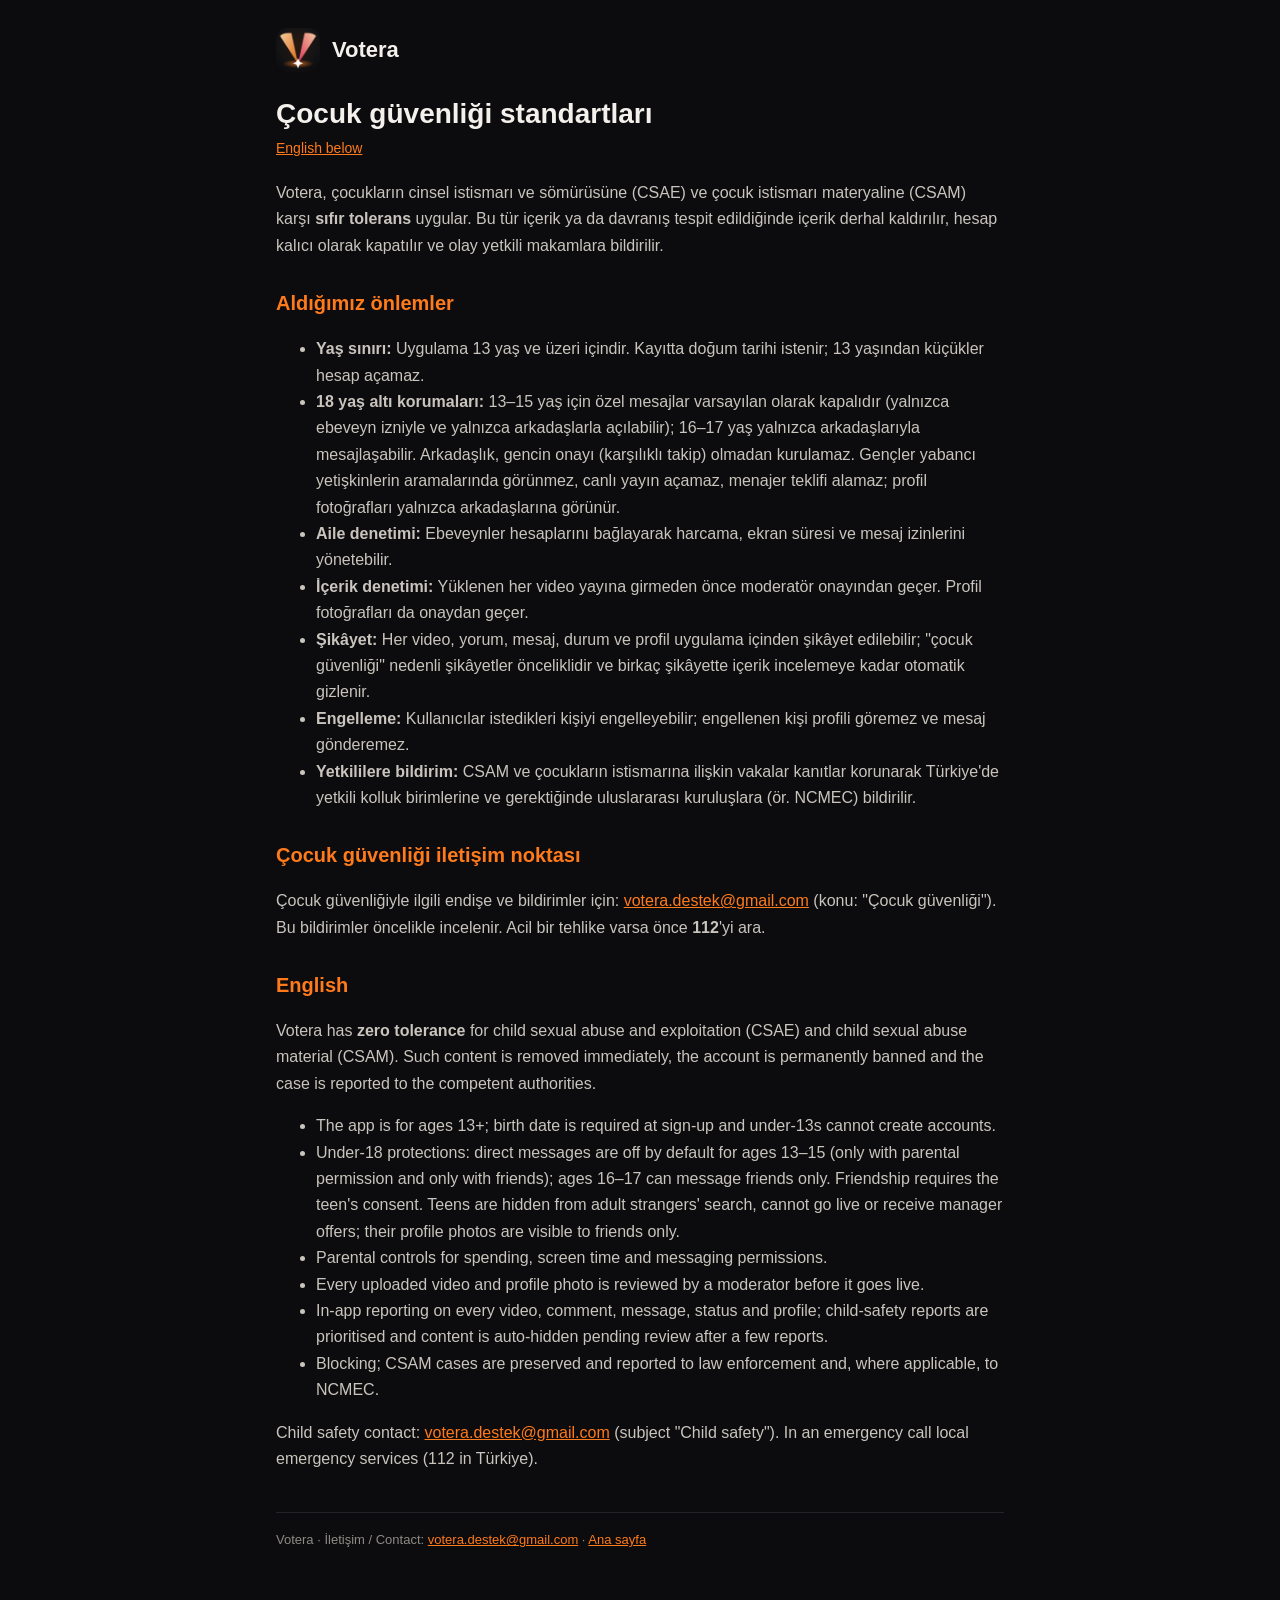
==== cocuk-guvenligi.html @ 15ed6383 "Votera public pages Co-Authored-By: Claude Opus 5.5 <noreply@anthropic.com> Claude-Session: https://" ====
<!doctype html><html lang="tr"><head><meta charset="utf-8"><meta name="viewport" content="width=device-width,initial-scale=1"><link rel="stylesheet" href="style.css"><link rel="icon" href="logo.png"><title>Çocuk güvenliği · Votera</title></head><body><main><header><img src="logo.png" alt=""><a href="index.html">Votera</a></header>
<h1>Çocuk güvenliği standartları</h1><p class="lang"><a href="#en">English below</a></p>
<p>Votera, çocukların cinsel istismarı ve sömürüsüne (CSAE) ve çocuk istismarı materyaline (CSAM) karşı <b>sıfır tolerans</b> uygular. Bu tür içerik ya da davranış tespit edildiğinde içerik derhal kaldırılır, hesap kalıcı olarak kapatılır ve olay yetkili makamlara bildirilir.</p>
<h2>Aldığımız önlemler</h2>
<ul>
<li><b>Yaş sınırı:</b> Uygulama 13 yaş ve üzeri içindir. Kayıtta doğum tarihi istenir; 13 yaşından küçükler hesap açamaz.</li>
<li><b>18 yaş altı korumaları:</b> 13–15 yaş için özel mesajlar varsayılan olarak kapalıdır (yalnızca ebeveyn izniyle ve yalnızca arkadaşlarla açılabilir); 16–17 yaş yalnızca arkadaşlarıyla mesajlaşabilir. Arkadaşlık, gencin onayı (karşılıklı takip) olmadan kurulamaz. Gençler yabancı yetişkinlerin aramalarında görünmez, canlı yayın açamaz, menajer teklifi alamaz; profil fotoğrafları yalnızca arkadaşlarına görünür.</li>
<li><b>Aile denetimi:</b> Ebeveynler hesaplarını bağlayarak harcama, ekran süresi ve mesaj izinlerini yönetebilir.</li>
<li><b>İçerik denetimi:</b> Yüklenen her video yayına girmeden önce moderatör onayından geçer. Profil fotoğrafları da onaydan geçer.</li>
<li><b>Şikâyet:</b> Her video, yorum, mesaj, durum ve profil uygulama içinden şikâyet edilebilir; "çocuk güvenliği" nedenli şikâyetler önceliklidir ve birkaç şikâyette içerik incelemeye kadar otomatik gizlenir.</li>
<li><b>Engelleme:</b> Kullanıcılar istedikleri kişiyi engelleyebilir; engellenen kişi profili göremez ve mesaj gönderemez.</li>
<li><b>Yetkililere bildirim:</b> CSAM ve çocukların istismarına ilişkin vakalar kanıtlar korunarak Türkiye'de yetkili kolluk birimlerine ve gerektiğinde uluslararası kuruluşlara (ör. NCMEC) bildirilir.</li>
</ul>
<h2>Çocuk güvenliği iletişim noktası</h2>
<p>Çocuk güvenliğiyle ilgili endişe ve bildirimler için: <a href="mailto:votera.destek@gmail.com?subject=%C3%87ocuk%20g%C3%BCvenli%C4%9Fi">votera.destek@gmail.com</a> (konu: "Çocuk güvenliği"). Bu bildirimler öncelikle incelenir. Acil bir tehlike varsa önce <b>112</b>'yi ara.</p>
<div id="en"></div><h2>English</h2>
<p>Votera has <b>zero tolerance</b> for child sexual abuse and exploitation (CSAE) and child sexual abuse material (CSAM). Such content is removed immediately, the account is permanently banned and the case is reported to the competent authorities.</p>
<ul><li>The app is for ages 13+; birth date is required at sign-up and under-13s cannot create accounts.</li>
<li>Under-18 protections: direct messages are off by default for ages 13–15 (only with parental permission and only with friends); ages 16–17 can message friends only. Friendship requires the teen's consent. Teens are hidden from adult strangers' search, cannot go live or receive manager offers; their profile photos are visible to friends only.</li>
<li>Parental controls for spending, screen time and messaging permissions.</li>
<li>Every uploaded video and profile photo is reviewed by a moderator before it goes live.</li>
<li>In-app reporting on every video, comment, message, status and profile; child-safety reports are prioritised and content is auto-hidden pending review after a few reports.</li>
<li>Blocking; CSAM cases are preserved and reported to law enforcement and, where applicable, to NCMEC.</li></ul>
<p>Child safety contact: <a href="mailto:votera.destek@gmail.com">votera.destek@gmail.com</a> (subject "Child safety"). In an emergency call local emergency services (112 in Türkiye).</p>
<footer>Votera · İletişim / Contact: <a href="mailto:votera.destek@gmail.com">votera.destek@gmail.com</a> · <a href="index.html">Ana sayfa</a></footer></main></body></html>
---- style.css ----
:root{--bg:#0c0c0e;--surface:#17171b;--edge:#232329;--text:#f4f1ec;--soft:#c9c4bd;--muted:#8e8a85;--orange:#ff7a1a}
*{box-sizing:border-box}html{-webkit-text-size-adjust:100%}
body{margin:0;background:var(--bg);color:var(--text);font:16px/1.65 -apple-system,BlinkMacSystemFont,"Segoe UI",Roboto,Helvetica,Arial,sans-serif}
main{max-width:760px;margin:0 auto;padding:28px 16px 64px}
header{display:flex;align-items:center;gap:12px;margin-bottom:24px}
header img{width:44px;height:44px;border-radius:10px}
header a{color:var(--text);text-decoration:none;font-weight:800;font-size:22px}
h1{font-size:28px;line-height:1.25;margin:8px 0 6px}h2{font-size:20px;margin:28px 0 8px;color:var(--orange)}h3{font-size:17px;margin:18px 0 6px}
p,li{color:var(--soft)}a{color:var(--orange)}.muted{color:var(--muted);font-size:14px}
.card{background:var(--surface);border:1px solid var(--edge);border-radius:16px;padding:16px 18px;margin:14px 0}
nav.links{display:grid;gap:10px;margin-top:18px}nav.links a{display:block;background:var(--surface);border:1px solid var(--edge);border-radius:14px;padding:14px 16px;text-decoration:none;color:var(--text);font-weight:600}
table{width:100%;border-collapse:collapse;font-size:15px}td,th{border-bottom:1px solid var(--edge);padding:8px 6px;text-align:left;vertical-align:top;color:var(--soft)}th{color:var(--text)}
.lang{margin:4px 0 20px;font-size:14px}footer{margin-top:40px;color:var(--muted);font-size:13px;border-top:1px solid var(--edge);padding-top:16px}
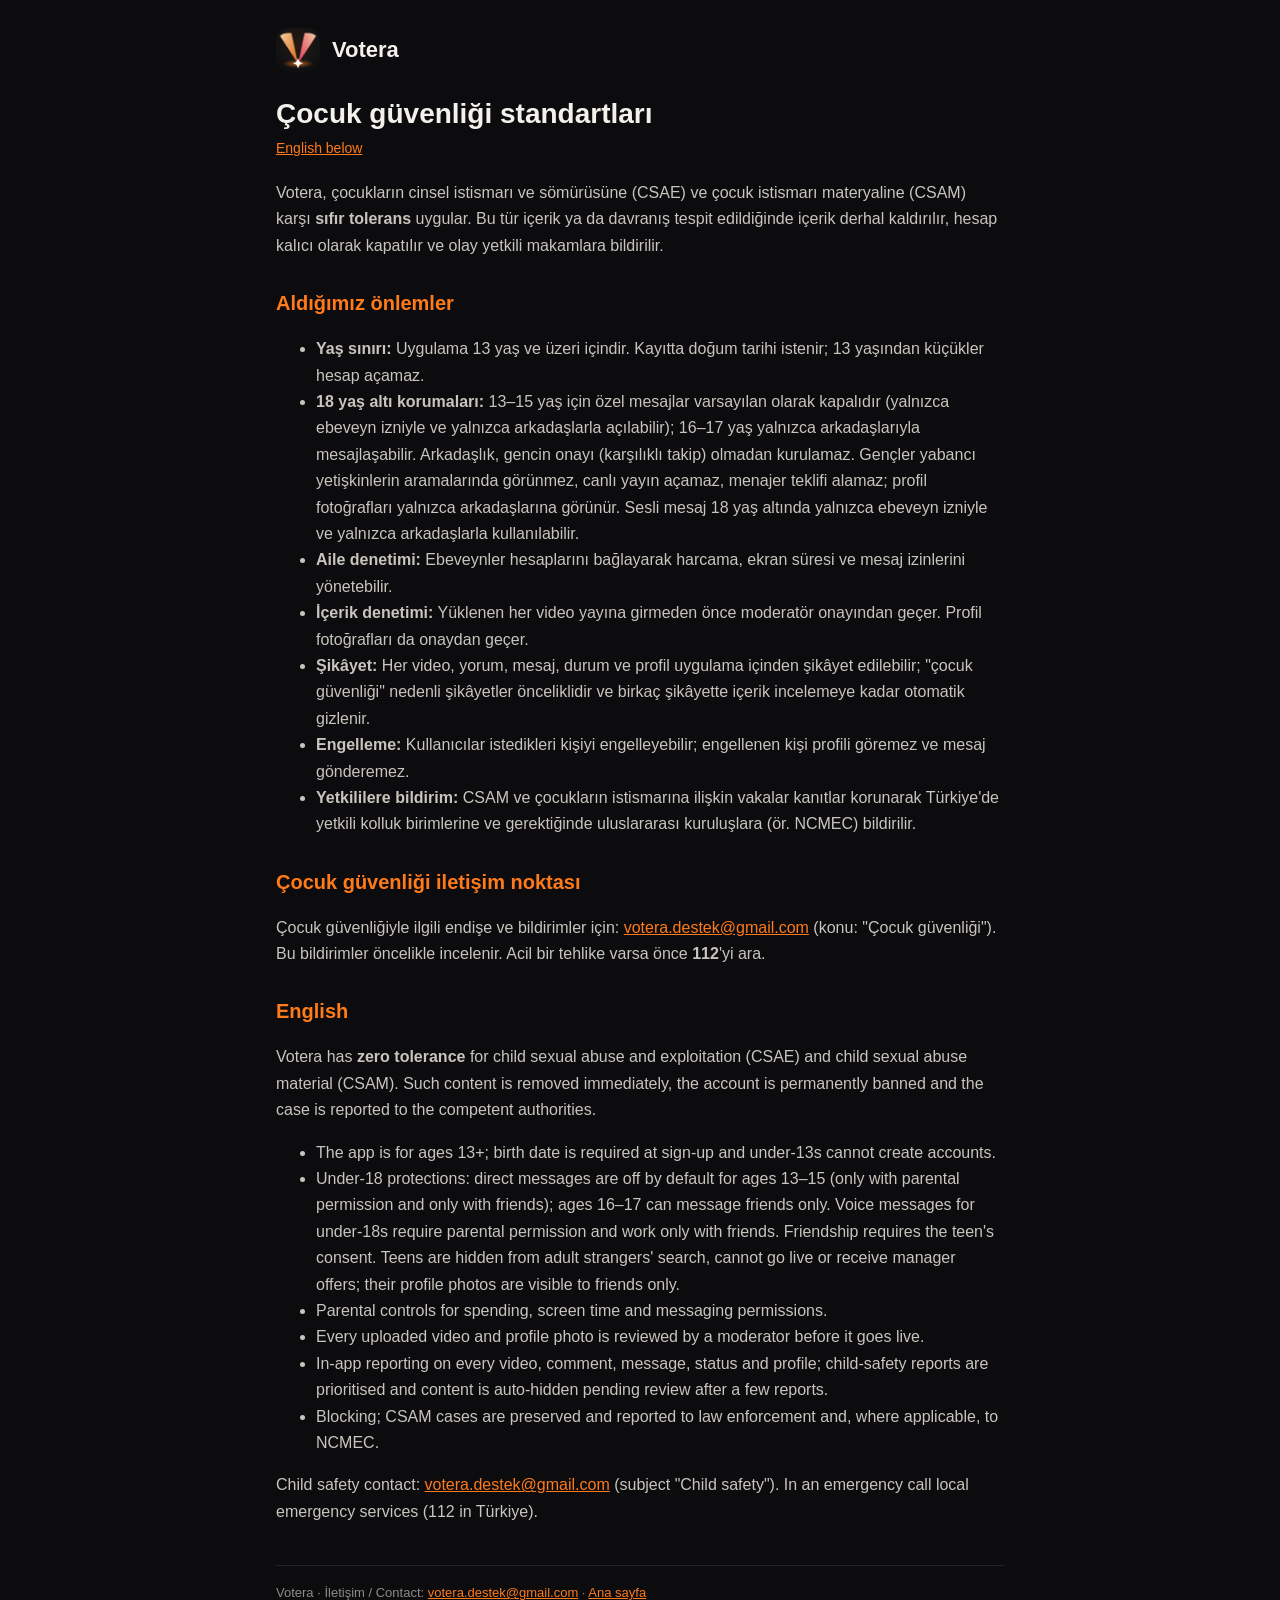
==== commit 4a65b9b2: "Gizlilik: sesli mesaj ve mikrofon Co-Authored-By: Claude Opus 5.5 <noreply@anthropic.com> Claude-Ses" ====
--- a/cocuk-guvenligi.html
+++ b/cocuk-guvenligi.html
@@ -4,7 +4,7 @@
 <h2>Aldığımız önlemler</h2>
 <ul>
 <li><b>Yaş sınırı:</b> Uygulama 13 yaş ve üzeri içindir. Kayıtta doğum tarihi istenir; 13 yaşından küçükler hesap açamaz.</li>
-<li><b>18 yaş altı korumaları:</b> 13–15 yaş için özel mesajlar varsayılan olarak kapalıdır (yalnızca ebeveyn izniyle ve yalnızca arkadaşlarla açılabilir); 16–17 yaş yalnızca arkadaşlarıyla mesajlaşabilir. Arkadaşlık, gencin onayı (karşılıklı takip) olmadan kurulamaz. Gençler yabancı yetişkinlerin aramalarında görünmez, canlı yayın açamaz, menajer teklifi alamaz; profil fotoğrafları yalnızca arkadaşlarına görünür.</li>
+<li><b>18 yaş altı korumaları:</b> 13–15 yaş için özel mesajlar varsayılan olarak kapalıdır (yalnızca ebeveyn izniyle ve yalnızca arkadaşlarla açılabilir); 16–17 yaş yalnızca arkadaşlarıyla mesajlaşabilir. Arkadaşlık, gencin onayı (karşılıklı takip) olmadan kurulamaz. Gençler yabancı yetişkinlerin aramalarında görünmez, canlı yayın açamaz, menajer teklifi alamaz; profil fotoğrafları yalnızca arkadaşlarına görünür. Sesli mesaj 18 yaş altında yalnızca ebeveyn izniyle ve yalnızca arkadaşlarla kullanılabilir.</li>
 <li><b>Aile denetimi:</b> Ebeveynler hesaplarını bağlayarak harcama, ekran süresi ve mesaj izinlerini yönetebilir.</li>
 <li><b>İçerik denetimi:</b> Yüklenen her video yayına girmeden önce moderatör onayından geçer. Profil fotoğrafları da onaydan geçer.</li>
 <li><b>Şikâyet:</b> Her video, yorum, mesaj, durum ve profil uygulama içinden şikâyet edilebilir; "çocuk güvenliği" nedenli şikâyetler önceliklidir ve birkaç şikâyette içerik incelemeye kadar otomatik gizlenir.</li>
@@ -16,7 +16,7 @@
 <div id="en"></div><h2>English</h2>
 <p>Votera has <b>zero tolerance</b> for child sexual abuse and exploitation (CSAE) and child sexual abuse material (CSAM). Such content is removed immediately, the account is permanently banned and the case is reported to the competent authorities.</p>
 <ul><li>The app is for ages 13+; birth date is required at sign-up and under-13s cannot create accounts.</li>
-<li>Under-18 protections: direct messages are off by default for ages 13–15 (only with parental permission and only with friends); ages 16–17 can message friends only. Friendship requires the teen's consent. Teens are hidden from adult strangers' search, cannot go live or receive manager offers; their profile photos are visible to friends only.</li>
+<li>Under-18 protections: direct messages are off by default for ages 13–15 (only with parental permission and only with friends); ages 16–17 can message friends only. Voice messages for under-18s require parental permission and work only with friends. Friendship requires the teen's consent. Teens are hidden from adult strangers' search, cannot go live or receive manager offers; their profile photos are visible to friends only.</li>
 <li>Parental controls for spending, screen time and messaging permissions.</li>
 <li>Every uploaded video and profile photo is reviewed by a moderator before it goes live.</li>
 <li>In-app reporting on every video, comment, message, status and profile; child-safety reports are prioritised and content is auto-hidden pending review after a few reports.</li>
